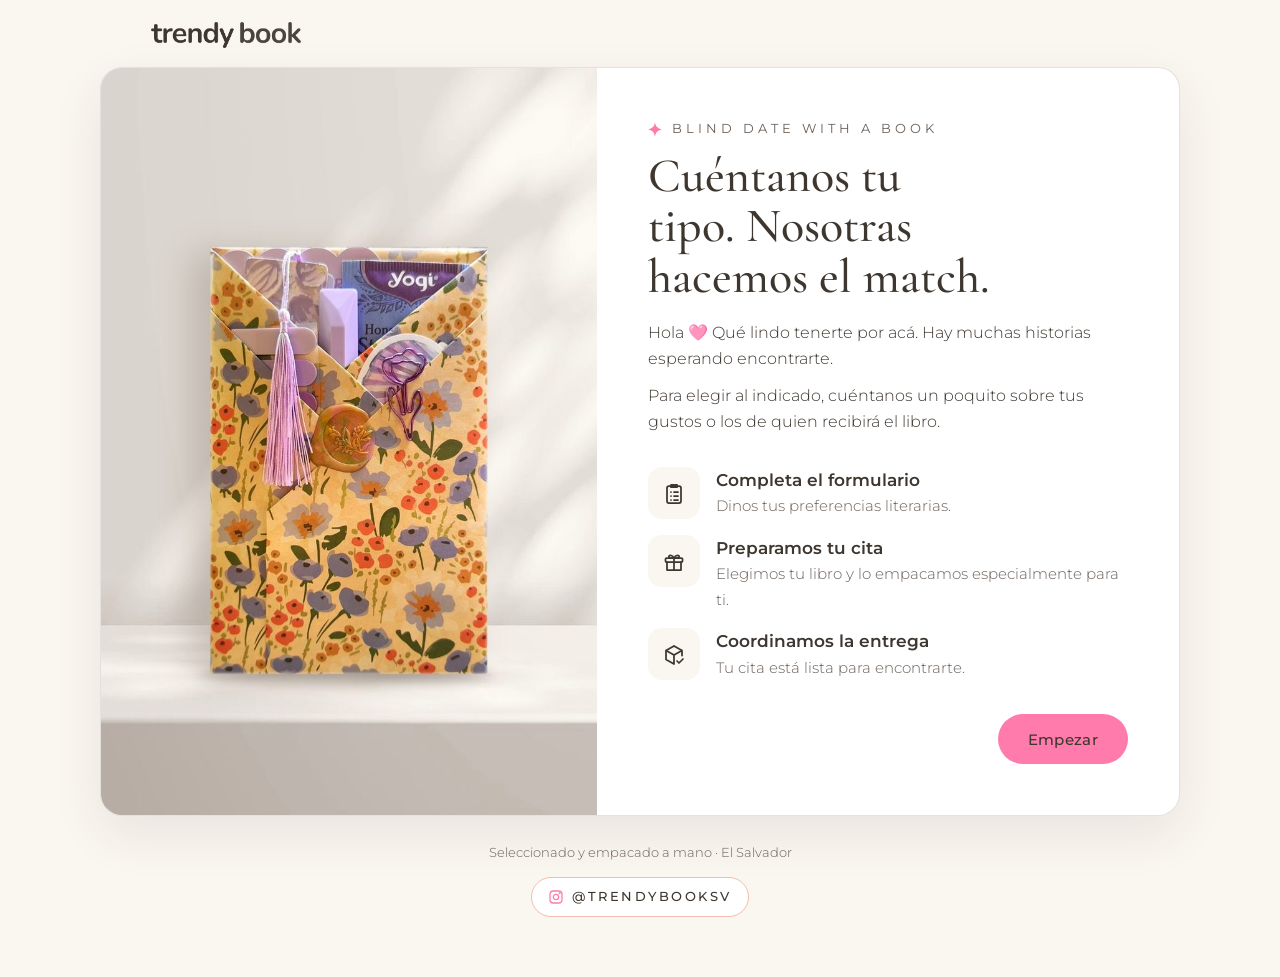
==== index.html @ aa260d1c "Celular: foto solo en bienvenida y final, botones fijos abajo y muestras de color compactas Co-Autho" ====
<!DOCTYPE html>
<html lang="es">
<head>
<meta charset="UTF-8">
<meta name="viewport" content="width=device-width, initial-scale=1">
<meta name="theme-color" content="#F4BEAE">
<meta name="description" content="Cuéntanos tu tipo. Nosotras hacemos el match. Blind date with a book de Trendy Book.">
<link rel="icon" href="icons/icon-192.png" type="image/png">
<link rel="apple-touch-icon" href="icons/apple-touch-icon.png">
<title>Tu cita con un libro · Trendy Book</title>
<link rel="preconnect" href="https://fonts.googleapis.com">
<link rel="preconnect" href="https://fonts.gstatic.com" crossorigin>
<link href="https://fonts.googleapis.com/css2?family=Cormorant+Garamond:wght@400;500;600&family=Montserrat:wght@300;400;500;600&display=swap" rel="stylesheet">
<link rel="stylesheet" href="styles.css">
<script src="config.js" defer></script>
<script src="app.js" defer></script>
</head>
<body>
<header class="top"><img src="logo-horizontal.png" alt="trendy book" width="1006" height="175"></header>

<main class="band">
<div class="card unsealed" id="card" data-paso="0">
  <div class="art">
    <img src="producto.jpg" alt="Una cita de Trendy Book: libro envuelto a mano en papel floral, sellado con cera, con separador, pin y detalles" width="960" height="1200">
  </div>

  <section class="side">
    <div class="prog" id="prog" hidden>
      <ol class="fases" aria-label="Pasos">
        <li data-f="1"><b>01</b> Formulario</li>
        <li data-f="2"><b>02</b> Tu cita</li>
        <li data-f="3"><b>03</b> Entrega</li>
      </ol>
      <div class="progrow"><span id="progTxt">Pregunta 1 de 7</span><div class="bar"><i id="progBar"></i></div></div>
    </div>

    <!-- 0 · Bienvenida -->
    <div class="step on intro" data-step="0">
      <div class="desc"><svg class="chispa" width="14" height="15" viewBox="0 0 25 26" aria-hidden="true"><path d="M12.5 0C13.6 7 16 10.5 25 12.8 16 15 13.6 18.6 12.5 26 11.4 18.6 9 15 0 12.8 9 10.5 11.4 7 12.5 0Z" fill="#FF7BAC"/></svg>Blind date with a book</div>
      <h1>Cuéntanos tu tipo. Nosotras hacemos el match.</h1>
      <p>Hola 🩷 Qué lindo tenerte por acá. Hay muchas historias esperando encontrarte.</p>
      <p>Para elegir al indicado, cuéntanos un poquito sobre tus gustos o los de quien recibirá el libro.</p>
      <ol class="pasos">
        <li><span class="ico" aria-hidden="true"><svg width="24" height="24" viewBox="0 0 24 24" fill="none" stroke="#3E3730" stroke-width="1.75" stroke-linecap="round" stroke-linejoin="round"><rect x="5" y="4" width="14" height="17" rx="2"/><path d="M9 4V3h6v1M9 2.8h6v2.4H9zM9 10h.01M12 10h4M9 14h.01M12 14h4M9 18h.01M12 18h4"/></svg></span><div><b>Completa el formulario</b><span>Dinos tus preferencias literarias.</span></div></li>
        <li><span class="ico" aria-hidden="true"><svg width="24" height="24" viewBox="0 0 24 24" fill="none" stroke="#3E3730" stroke-width="1.75" stroke-linecap="round" stroke-linejoin="round"><rect x="3.5" y="8" width="17" height="4" rx="1"/><path d="M5 12v8h14v-8M12 8v12M12 8c-1.5-3.5-6-3.5-5-.5.4 1 2.5.5 5 .5zm0 0c1.5-3.5 6-3.5 5-.5-.4 1-2.5.5-5 .5z"/></svg></span><div><b>Preparamos tu cita</b><span>Elegimos tu libro y lo empacamos especialmente para ti.</span></div></li>
        <li><span class="ico" aria-hidden="true"><svg width="24" height="24" viewBox="0 0 24 24" fill="none" stroke="#3E3730" stroke-width="1.75" stroke-linecap="round" stroke-linejoin="round"><path d="M12 3l8 4.5v5M12 3L4 7.5v9L12 21M4 7.5l8 4.5 8-4.5M12 12v9"/><path d="M15 18l2 2 4-4"/></svg></span><div><b>Coordinamos la entrega</b><span>Tu cita está lista para encontrarte.</span></div></li>
      </ol>
      <div class="nav"><span></span><button class="btn" data-go="1">Empezar</button></div>
    </div>

    <!-- 1 · Para quién -->
    <div class="step" data-step="1">
      <h2>¿Para quién es la cita?</h2>
      <p class="help">El autorregalo vale igual que regalar.</p>
      <div class="opts one" data-single="para">
        <button class="opt" data-v="regalo"><b>Para regalar</b><span>Tu bestie, tu mamá, tu pareja, tu compañera…</span></button>
        <button class="opt" data-v="mi"><b>Para mí</b><span>Porque terminaste un libro, porque fue una semana larga o porque te lo mereces.</span></button>
      </div>
      <div class="nav"><button class="ghost" data-back>Atrás</button><button class="btn" data-next disabled id="nextPara">Siguiente</button></div>
    </div>

    <!-- 2 · Edad -->
    <div class="step" data-step="2">
      <h2 data-t="edad">¿Qué edad tiene, más o menos?</h2>
      <p class="help" data-t="edadHelp">O en qué etapa de su vida está. Con algo aproximado nos basta.</p>
      <label class="f" for="edad">Edad o etapa de vida</label>
      <input type="text" id="edad" placeholder="Ej: 27, recién graduada">
      <div class="nav"><button class="ghost" data-back>Atrás</button><button class="btn" data-next>Siguiente</button></div>
    </div>

    <!-- 3 · Qué tanto lee -->
    <div class="step" data-step="3">
      <h2 data-t="lee">¿Qué tanto lee?</h2>
      <p class="help">Así sabemos si va un libro corto y ligero o uno para perderse días.</p>
      <div class="opts" data-single="lee">
        <button class="opt" data-v="avido"><b data-t="lee1">Le encanta leer</b><span>Siempre trae un libro en la bolsa.</span></button>
        <button class="opt" data-v="ocasional"><b data-t="lee2">Lee de vez en cuando</b><span>Cuando una historia la atrapa.</span></button>
        <button class="opt" data-v="casinolee"><b data-t="lee3">Casi no lee, pero le gustaría</b><span>Algo que enganche desde la página uno.</span></button>
        <button class="opt" data-v="retomando"><b data-t="lee4">Está retomando el hábito</b><span>Quiere volver a leer con ganas.</span></button>
      </div>
      <label class="f" data-t="idiomaLbl">¿En qué idioma prefiere leer?</label>
      <div class="chips" data-single="idioma">
        <button class="chip" data-v="es" aria-pressed="false">Español</button>
        <button class="chip" data-v="en" aria-pressed="false">Inglés</button>
        <button class="chip" data-v="cualquiera" aria-pressed="false">Cualquiera de los dos</button>
      </div>
      <div class="nav"><button class="ghost" data-back>Atrás</button><button class="btn" data-next>Siguiente</button></div>
    </div>

    <!-- 4 · Géneros -->
    <div class="step" data-step="4">
      <h2 data-t="gen">¿Qué géneros le encantan?</h2>
      <p class="help">Elige todos los que quieras.</p>
      <div class="chips" data-multi="gustos" id="gustos"></div>
      <div class="nav"><button class="ghost" data-back>Atrás</button><button class="btn" data-next>Siguiente</button></div>
    </div>

    <!-- 5 · Evitar -->
    <div class="step" data-step="5">
      <h2 data-t="evitar">¿Hay algo que definitivamente no quieras que le llegue?</h2>
      <p class="help">Un género o un tema sensible. Lo tomamos muy en serio.</p>
      <div class="chips" data-multi="evitar" id="evitar"></div>
      <label class="f" for="evitarOtro">¿Algo más que evitar?</label>
      <input type="text" id="evitarOtro" placeholder="Ej: nada sobre hospitales, ya leyó todo de Colleen Hoover">
      <div class="nav"><button class="ghost" data-back>Atrás</button><button class="btn" data-next>Siguiente</button></div>
    </div>

    <!-- 6 · Ocasión -->
    <div class="step" data-step="6">
      <h2>¿Cuál es la ocasión?</h2>
      <p class="help">No hace falta un motivo, pero si lo hay, nos ayuda.</p>
      <div class="chips" data-single="ocasion" id="ocasion"></div>
      <label class="f" for="ocasionOtro">¿Otra ocasión?</label>
      <input type="text" id="ocasionOtro" placeholder="Escríbela aquí">
      <div class="nav"><button class="ghost" data-back>Atrás</button><button class="btn" data-next>Siguiente</button></div>
    </div>

    <!-- 7 · Algo más -->
    <div class="step" data-step="7">
      <h2>Algo más que quieras contarnos</h2>
      <p class="help" data-t="notasHelp">Si está pasando por un momento especial, algo que le esté pasando, o cualquier detalle suelto que ayude.</p>
      <label class="f" for="notas">Cuéntanos</label>
      <textarea id="notas" placeholder="Ej: está en modo reinvención, le encantó Orgullo y prejuicio, ama los gatos…"></textarea>
      <div class="nav"><button class="ghost" data-back>Atrás</button><button class="btn" data-next>Siguiente</button></div>
    </div>

    <!-- 8 · Fase 2: Preparamos tu cita -->
    <div class="step" data-step="8">
      <h2>¿Para cuándo la necesitas?</h2>
      <p class="help">Así organizamos la curaduría y el empaque a tiempo.</p>
      <div class="chips" data-single="cuando">
        <button class="chip" data-v="pronto" aria-pressed="false">Lo antes posible</button>
        <button class="chip" data-v="fecha" aria-pressed="false">Tengo una fecha</button>
      </div>
      <div id="wrapFecha" hidden><label class="f" for="fecha">Fecha</label><input type="date" id="fecha"></div>
      <h3 class="sub-h" data-t="colorH">¿Cuál es su color favorito?</h3>
      <p class="help">Lo usamos para elegir los detalles que van con el libro.</p>
      <div class="swatches" data-single="color" id="colores" role="group" aria-label="Colores"></div>
      <p class="sw-name" id="colorNombre" aria-live="polite">Toca un color para elegirlo.</p>
      <div id="wrapNotita">
        <h3 class="sub-h">La notita</h3>
        <p class="help">Cada cita va envuelta a mano y sellada con cera. Si quieres, la acompañamos con una notita escrita a mano.</p>
        <label class="f" for="nombrePara">¿Cómo se llama quien la recibe?</label>
        <input type="text" id="nombrePara" maxlength="80" placeholder="Opcional">
        <label class="f" for="dedicatoria">¿Qué quieres que diga la notita?</label>
        <textarea id="dedicatoria" maxlength="300" placeholder="Ej: Para mi bestie, que nunca deja de sorprenderme. Feliz cumple. Con amor, Kelly"></textarea>
      </div>
      <p class="help" id="notaMi" hidden>Tu cita llega envuelta a mano y sellada con cera, como un regalo de ti para ti.</p>
      <div class="nav"><button class="ghost" data-back>Atrás</button><button class="btn" data-next>Siguiente</button></div>
    </div>

    <!-- 9 · Fase 3: Entrega -->
    <div class="step" data-step="9">
      <h2>¿Cómo te la hacemos llegar?</h2>
      <p class="help">El costo del envío te lo confirmamos por WhatsApp.</p>
      <div class="opts one" data-single="entrega">
        <button class="opt" data-v="punto"><b>Punto de entrega en Sonsonate</b><span>Metrocentro o CC El Encuentro.</span></button>
        <button class="opt" data-v="domicilio"><b>A domicilio en Sonsonate</b><span>Con mensajería local, hasta tu puerta.</span></button>
        <button class="opt" data-v="envio"><b>Envío al resto del país</b><span>Con Boxful.</span></button>
      </div>
      <div id="wrapPunto" hidden><label class="f">¿En cuál punto?</label>
        <div class="chips" data-single="punto">
          <button class="chip" data-v="Metrocentro Sonsonate" aria-pressed="false">Metrocentro</button>
          <button class="chip" data-v="CC El Encuentro" aria-pressed="false">CC El Encuentro</button>
        </div></div>
      <div id="wrapDir" hidden><label class="f" for="direccion">Dirección o municipio</label>
        <input type="text" id="direccion" maxlength="300" placeholder="Ej: Col. Las Palmeras, Sonsonate"></div>
      <div class="nav"><button class="ghost" data-back>Atrás</button><button class="btn" data-next>Siguiente</button></div>
    </div>

    <!-- 10 · Fase 3: Pago y contacto -->
    <div class="step" data-step="10">
      <h2>¿Cómo prefieres pagar?</h2>
      <p class="help">El precio y los datos de pago te los compartimos por WhatsApp.</p>
      <div class="opts one" data-single="pago">
        <button class="opt" data-v="transferencia"><b>Transferencia</b><span>Pagas el total al reservar.</span></button>
        <button class="opt" data-v="contraentrega"><b>Contra entrega</b><span>Dejas un anticipo del 50% al reservar y el resto al recibir.</span></button>
      </div>
      <div class="row2">
        <div><label class="f" for="nombre">Tu nombre</label><input type="text" id="nombre" autocomplete="name" maxlength="80"></div>
        <div><label class="f" for="telefono">Tu WhatsApp</label><input type="tel" id="telefono" autocomplete="tel" inputmode="tel" maxlength="20" placeholder="Ej: 7000 0000"></div>
      </div>
      <div class="nav"><button class="ghost" data-back>Atrás</button><button class="btn" data-next id="toEnd">Ver mi ficha</button></div>
    </div>

    <!-- 11 · Final -->
    <div class="step" data-step="11">
      <div class="desc">Ficha lista</div>
      <h2 class="mt">Tu cita ya se está arreglando.</h2>
      <p class="help" data-t="fin">Con esto le buscamos algo que sienta que fue elegido para ella, no al azar. Envíanos la ficha por WhatsApp y seguimos por ahí.</p>
      <div id="sum"></div>
      <div class="nav pt">
        <button class="ghost" data-back>Editar</button>
        <a class="btn" id="wa" href="#" target="_blank" rel="noopener">
          <svg width="20" height="20" viewBox="0 0 24 24" fill="none" stroke="#3E3730" stroke-width="1.75" stroke-linecap="round" stroke-linejoin="round"><path d="M3 21l1.6-4.6A8.5 8.5 0 1 1 8 19.6z"/><path d="M9 9.5c0 3 2.5 5.5 5.5 5.5l1-1.6-2-1-1 .8a4 4 0 0 1-1.7-1.7l.8-1-1-2z"/></svg>
          Enviar por WhatsApp</a>
      </div>
      <p class="small">¿No se abre WhatsApp? <button class="ghost link" id="copy">Copia tu ficha</button> y pégala en un mensaje a <span id="waTxt">@trendybooksv</span>. <span id="copied" class="copied" hidden>Copiada.</span></p>
    </div>
  </section>
</div>
<footer class="foot"><p>Seleccionado y empacado a mano · El Salvador</p><a class="handle" href="https://www.instagram.com/trendybooksv/" target="_blank" rel="noopener" aria-label="Instagram de Trendy Book, @trendybooksv"><svg width="16" height="16" viewBox="0 0 24 24" fill="none" stroke="currentColor" stroke-width="1.9" stroke-linecap="round" stroke-linejoin="round" aria-hidden="true"><rect x="3" y="3" width="18" height="18" rx="5"/><circle cx="12" cy="12" r="4"/><circle cx="17.5" cy="6.5" r=".6" fill="currentColor"/></svg>@trendybooksv</a></footer>
</main>

</body>
</html>
---- styles.css ----
/* VOICE: una amiga que te escribe por WhatsApp; cálido, editorial, táctil.
   IDEA: el paquete de Trendy Book: libro envuelto en papel peach, cordel y sello de cera.
   PICTURE: el paquete dibujado a mano a la izquierda; se sella cuando terminas.
   COLOUR+TYPE: 60 cream / 25 peach / 10 ink / 5 bubblegum. Cormorant redonda + Montserrat.
   LAYOUT: paquete + pregunta en una sola tarjeta; en móvil, paquete pequeño arriba. */
:root{color-scheme:light;--cream:#FAF6F0;--peach:#F4BEAE;--peach2:#F8D6CB;--terra:#C99A85;--ink:#3E3730;--ink2:#6B6058;--earth:#876029;--bub:#FF7BAC;--line:rgba(62,55,48,.14)}
*{box-sizing:border-box;min-width:0}
[hidden]{display:none!important}
body{margin:0;background:var(--cream);color:var(--ink);font:300 16px/1.6 Montserrat,system-ui,sans-serif;overflow-x:clip}
.top{max-width:1080px;margin:0 auto;display:flex;align-items:center;justify-content:space-between;gap:16px;padding:22px max(4vw,14px) 6px}
.top img{width:150px;height:auto;display:block}
.handle{display:inline-flex;align-items:center;gap:8px;font-size:12.5px;font-weight:500;letter-spacing:.2em;text-transform:uppercase;color:var(--ink);text-decoration:none;background:#fff;border:1.5px solid var(--peach);border-radius:999px;padding:9px 16px;min-height:40px;animation:latido 1.6s ease-in-out infinite}
.handle svg{flex:none;color:var(--bub)}
.handle:hover{animation-play-state:paused;border-color:var(--bub)}
@keyframes latido{0%,100%{transform:scale(1);box-shadow:0 0 0 0 rgba(255,123,172,.45)}14%{transform:scale(1.07)}28%{transform:scale(1)}42%{transform:scale(1.05);box-shadow:0 0 0 7px rgba(255,123,172,.18)}70%{transform:scale(1);box-shadow:0 0 0 12px rgba(255,123,172,0)}}
.band{padding:clamp(6px,1vw,14px) max(4vw,14px) 60px}
.card{max-width:1080px;margin:0 auto;display:grid;grid-template-columns:minmax(0,.92fr) minmax(0,1.08fr);background:#fff;border:1px solid var(--line);border-radius:22px;box-shadow:0 18px 50px rgba(62,55,48,.09);overflow:hidden;overflow:clip}
.art{background:#E9E5E2;position:relative;overflow:hidden}
.art img{position:absolute;inset:0;width:100%;height:100%;object-fit:cover;object-position:50% 45%;display:block}
.side{padding:clamp(28px,4vw,52px) clamp(22px,4vw,54px);display:flex;flex-direction:column;min-height:620px}
.desc{display:flex;align-items:center;gap:10px;font-weight:400;font-size:12.5px;letter-spacing:.32em;text-transform:uppercase;color:var(--ink2)}
.prog{display:flex;align-items:center;gap:12px;margin-bottom:26px;font-size:13px;color:var(--ink2)}
.bar{flex:1;height:3px;background:var(--peach2);border-radius:3px;overflow:hidden}
.bar i{display:block;height:100%;background:var(--ink);width:0;transition:width .35s}
h1,h2{font-family:"Cormorant Garamond",Georgia,serif;font-weight:500;color:var(--ink);text-wrap:balance;margin:0}
h1{font-size:clamp(34px,4.6vw,48px);line-height:1.05;margin:12px 0 18px}
h2{font-size:clamp(28px,3.6vw,38px);line-height:1.1;margin-bottom:8px}
.help{color:var(--ink2);margin:0 0 22px;max-width:52ch}
.intro p{margin:0 0 12px;max-width:52ch}
.intro ul{list-style:none;padding:0;margin:18px 0 22px;display:grid;gap:10px}
.intro li{display:flex;gap:12px;align-items:flex-start}
.intro li svg{flex:none;margin-top:2px}
.step{display:none;flex:1;animation:in .35s ease}
.step.on{display:flex;flex-direction:column}
@keyframes in{from{opacity:0;transform:translateY(8px)}to{opacity:1;transform:none}}
.opts{display:grid;gap:10px;grid-template-columns:repeat(2,minmax(0,1fr))}
.opts.one{grid-template-columns:minmax(0,1fr)}
.opt{font:inherit;font-weight:400;text-align:left;color:var(--ink);background:var(--cream);border:1.5px solid transparent;border-radius:14px;padding:16px 18px;cursor:pointer;min-height:56px;transition:border-color .15s,background .15s}
.opt b{display:block;font-family:"Cormorant Garamond",serif;font-weight:600;font-size:21px;line-height:1.2}
.opt span{font-size:13.5px;color:var(--ink2)}
.opt:hover{border-color:var(--terra)}
.opt[aria-pressed=true]{background:var(--peach2);border-color:var(--ink)}
.chips{display:flex;flex-wrap:wrap;gap:8px}
.chip{font:inherit;font-size:14.5px;font-weight:400;color:var(--ink);background:#fff;border:1.5px solid var(--line);border-radius:999px;padding:10px 16px;min-height:44px;cursor:pointer}
.chip:hover{border-color:var(--terra)}
.chip[aria-pressed=true]{background:var(--peach);border-color:var(--peach)}
label.f{display:block;font-weight:500;font-size:14px;margin:18px 0 6px}
input[type=text],textarea{width:100%;font:300 16px/1.5 Montserrat,sans-serif;color:var(--ink);background:var(--cream);border:1.5px solid transparent;border-radius:12px;padding:13px 15px;outline:none}
textarea{min-height:120px;resize:vertical}
input:focus,textarea:focus{border-color:var(--terra);background:#fff}
button:focus-visible,input:focus-visible,textarea:focus-visible,a:focus-visible{outline:2px solid var(--ink);outline-offset:2px}
.row2{display:grid;grid-template-columns:repeat(2,minmax(0,1fr));gap:0 14px}
.nav{display:flex;align-items:center;justify-content:space-between;gap:12px;margin-top:auto;padding-top:30px}
.btn{font:500 15px Montserrat,sans-serif;letter-spacing:.02em;color:var(--ink);background:var(--bub);border:0;border-radius:999px;padding:15px 30px;min-height:50px;cursor:pointer;text-decoration:none;display:inline-flex;align-items:center;gap:10px;justify-content:center}
.btn:hover{filter:brightness(.96)}
.btn[disabled]{opacity:.4;cursor:not-allowed}
.ghost{font:400 14.5px Montserrat,sans-serif;color:var(--ink2);background:none;border:0;padding:12px 4px;cursor:pointer;min-height:44px}
.ghost:hover{color:var(--ink);text-decoration:underline}
.sum{background:var(--cream);border-radius:14px;padding:18px 20px;margin:4px 0 6px;display:grid;gap:7px;font-size:14.5px}
.sum div{display:grid;grid-template-columns:8.5em minmax(0,1fr);gap:10px}
.sum dt{color:var(--ink2)}
.sum dd{margin:0;font-weight:400;overflow-wrap:anywhere}
.small{font-size:13px;color:var(--ink2);margin-top:12px}
.copied{color:var(--earth);font-weight:500}
.foot{display:flex;flex-direction:column;align-items:center;gap:14px;text-align:center;font-size:13px;color:var(--ink2);margin-top:26px}
.foot p{margin:0}
@media(max-width:820px){
 .card{grid-template-columns:minmax(0,1fr)}
 .art{height:clamp(280px,62vw,420px)}
 .art img{object-position:50% 52%}
 .side{min-height:0}
}
@media(max-width:480px){.opts,.row2{grid-template-columns:minmax(0,1fr)}.sum div{grid-template-columns:minmax(0,1fr);gap:0}.nav .btn{flex:1}}
@media(prefers-reduced-motion:reduce){*{animation:none!important;transition:none!important}}
.m{font-weight:500}.mt{margin-top:10px}.nav.pt{padding-top:20px}.ghost.link{padding:0;min-height:0;font-size:13px;text-decoration:underline}
.pasos{list-style:none;padding:0;margin:20px 0 4px;display:grid;gap:16px}
.pasos li{display:flex;gap:16px;align-items:flex-start}
.pasos .ico{flex:none;width:52px;height:52px;border-radius:14px;background:var(--cream);display:grid;place-items:center}
.pasos b{display:block;font-weight:600;font-size:16.5px;line-height:1.3;margin:3px 0 2px}
.pasos span{color:var(--ink2);font-size:14.5px;line-height:1.45}
.fases{list-style:none;margin:0 0 12px;padding:0;display:flex;gap:6px}
.fases li{flex:1;font-size:12.5px;color:var(--ink2);padding:8px 10px;border-radius:10px;background:var(--cream);white-space:nowrap;overflow:hidden;text-overflow:ellipsis}
.fases li b{font-weight:600;margin-right:4px}
.fases li.on{background:var(--peach);color:var(--ink)}
.fases li.ok{color:var(--ink)}
.fases li.ok{background:#F1E6DD}
.prog{display:block;margin-bottom:24px}
.progrow{display:flex;align-items:center;gap:12px;font-size:13px;color:var(--ink2)}
.sub-h{font-family:"Cormorant Garamond",serif;font-weight:500;font-size:24px;margin:26px 0 4px}
input[type=date],input[type=tel]{width:100%;font:300 16px/1.5 Montserrat,sans-serif;color:var(--ink);background:var(--cream);border:1.5px solid transparent;border-radius:12px;padding:13px 15px;outline:none}
input[type=date]:focus,input[type=tel]:focus{border-color:var(--terra);background:#fff}
.sumg{background:var(--cream);border-radius:14px;padding:16px 20px;margin:0 0 10px}
.sumg h3{font-family:Montserrat,sans-serif;font-size:13px;font-weight:600;margin:0 0 8px;color:var(--ink)}
.sumg dl{margin:0;display:grid;gap:6px;font-size:14.5px}
.sumg dl div{display:grid;grid-template-columns:8.5em minmax(0,1fr);gap:10px}
.sumg dt{color:var(--ink2)}
.sumg dd{margin:0;font-weight:400;overflow-wrap:anywhere}
@media(max-width:480px){.sumg dl div{grid-template-columns:minmax(0,1fr);gap:0}.fases{gap:4px}.fases li{font-size:11.5px;padding:7px 6px;text-align:center}}
#notaMi{margin-top:18px}
.swatches{display:grid;grid-template-columns:repeat(8,44px);gap:10px 12px}
.sw{width:44px;height:44px;padding:0;border-radius:50%;border:2px solid transparent;background:none;cursor:pointer;display:grid;place-items:center;transition:transform .12s}
.sw i{display:block;width:34px;height:34px;border-radius:50%;box-shadow:inset 0 0 0 1px rgba(62,55,48,.2)}
.sw:hover{transform:scale(1.08)}
.sw[aria-pressed=true]{border-color:var(--ink)}
.sw.sorpresa i{background:conic-gradient(#F48FB1,#CE93D8,#90CAF9,#A5D6A7,#FFE082,#FFAB91,#F48FB1)}
.sw-name{margin:10px 0 0;font-size:14px;color:var(--ink2)}
.sw-name b{color:var(--ink);font-weight:500}
@media(max-width:480px){.top img{width:118px}}
@media(max-width:820px){
 .card:not([data-paso="0"]):not([data-paso="11"]) .art{display:none}
 .step:not(.intro) .nav{box-shadow:0 -10px 18px -12px rgba(62,55,48,.22)}
}
@media(max-width:480px){.swatches{grid-template-columns:repeat(auto-fill,44px);justify-content:space-between}}
.step:not(.intro) .nav{position:sticky;bottom:0;z-index:2;background:#fff;margin:auto calc(-1*clamp(22px,4vw,54px)) 0;padding:16px clamp(22px,4vw,54px) calc(16px + env(safe-area-inset-bottom))}
.side{padding-bottom:0}
.step.intro{padding-bottom:clamp(28px,4vw,52px)}
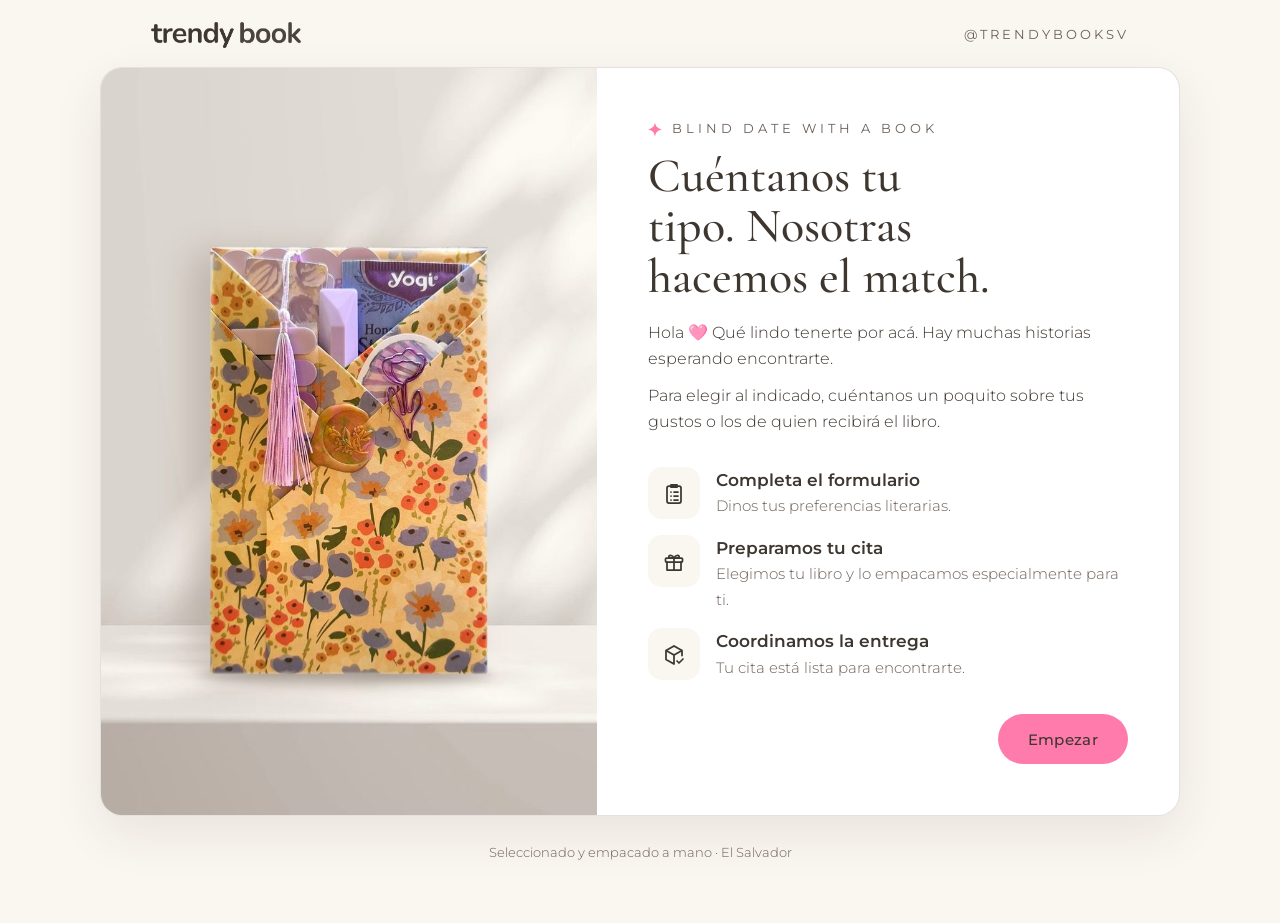
==== commit c2619b49: "Logo lleva al inicio; @trendybooksv de vuelta arriba a la derecha, sin latido Co-Authored-By: Claude" ====
--- a/index.html
+++ b/index.html
@@ -16,10 +16,10 @@
 <script src="app.js" defer></script>
 </head>
 <body>
-<header class="top"><img src="logo-horizontal.png" alt="trendy book" width="1006" height="175"></header>
+<header class="top"><a href="/" class="logo-link" aria-label="trendy book, ir al inicio"><img src="logo-horizontal.png" alt="trendy book" width="1006" height="175"></a><a class="handle" href="https://www.instagram.com/trendybooksv/" target="_blank" rel="noopener">@trendybooksv</a></header>
 
 <main class="band">
-<div class="card unsealed" id="card" data-paso="0">
+<div class="card unsealed" id="card">
   <div class="art">
     <img src="producto.jpg" alt="Una cita de Trendy Book: libro envuelto a mano en papel floral, sellado con cera, con separador, pin y detalles" width="960" height="1200">
   </div>
@@ -135,8 +135,7 @@
       <div id="wrapFecha" hidden><label class="f" for="fecha">Fecha</label><input type="date" id="fecha"></div>
       <h3 class="sub-h" data-t="colorH">¿Cuál es su color favorito?</h3>
       <p class="help">Lo usamos para elegir los detalles que van con el libro.</p>
-      <div class="swatches" data-single="color" id="colores" role="group" aria-label="Colores"></div>
-      <p class="sw-name" id="colorNombre" aria-live="polite">Toca un color para elegirlo.</p>
+      <div class="swatches" data-single="color" id="colores"></div>
       <div id="wrapNotita">
         <h3 class="sub-h">La notita</h3>
         <p class="help">Cada cita va envuelta a mano y sellada con cera. Si quieres, la acompañamos con una notita escrita a mano.</p>
@@ -199,7 +198,7 @@
     </div>
   </section>
 </div>
-<footer class="foot"><p>Seleccionado y empacado a mano · El Salvador</p><a class="handle" href="https://www.instagram.com/trendybooksv/" target="_blank" rel="noopener" aria-label="Instagram de Trendy Book, @trendybooksv"><svg width="16" height="16" viewBox="0 0 24 24" fill="none" stroke="currentColor" stroke-width="1.9" stroke-linecap="round" stroke-linejoin="round" aria-hidden="true"><rect x="3" y="3" width="18" height="18" rx="5"/><circle cx="12" cy="12" r="4"/><circle cx="17.5" cy="6.5" r=".6" fill="currentColor"/></svg>@trendybooksv</a></footer>
+<footer class="foot"><p>Seleccionado y empacado a mano · El Salvador</p></footer>
 </main>
 
 </body>
--- a/styles.css
+++ b/styles.css
@@ -9,12 +9,11 @@
 body{margin:0;background:var(--cream);color:var(--ink);font:300 16px/1.6 Montserrat,system-ui,sans-serif;overflow-x:clip}
 .top{max-width:1080px;margin:0 auto;display:flex;align-items:center;justify-content:space-between;gap:16px;padding:22px max(4vw,14px) 6px}
 .top img{width:150px;height:auto;display:block}
-.handle{display:inline-flex;align-items:center;gap:8px;font-size:12.5px;font-weight:500;letter-spacing:.2em;text-transform:uppercase;color:var(--ink);text-decoration:none;background:#fff;border:1.5px solid var(--peach);border-radius:999px;padding:9px 16px;min-height:40px;animation:latido 1.6s ease-in-out infinite}
-.handle svg{flex:none;color:var(--bub)}
-.handle:hover{animation-play-state:paused;border-color:var(--bub)}
-@keyframes latido{0%,100%{transform:scale(1);box-shadow:0 0 0 0 rgba(255,123,172,.45)}14%{transform:scale(1.07)}28%{transform:scale(1)}42%{transform:scale(1.05);box-shadow:0 0 0 7px rgba(255,123,172,.18)}70%{transform:scale(1);box-shadow:0 0 0 12px rgba(255,123,172,0)}}
+.handle{font-size:12.5px;font-weight:400;letter-spacing:.24em;text-transform:uppercase;color:var(--ink2);text-decoration:none}
+.handle:hover{color:var(--ink)}
+.logo-link{display:block;line-height:0}
 .band{padding:clamp(6px,1vw,14px) max(4vw,14px) 60px}
-.card{max-width:1080px;margin:0 auto;display:grid;grid-template-columns:minmax(0,.92fr) minmax(0,1.08fr);background:#fff;border:1px solid var(--line);border-radius:22px;box-shadow:0 18px 50px rgba(62,55,48,.09);overflow:hidden;overflow:clip}
+.card{max-width:1080px;margin:0 auto;display:grid;grid-template-columns:minmax(0,.92fr) minmax(0,1.08fr);background:#fff;border:1px solid var(--line);border-radius:22px;box-shadow:0 18px 50px rgba(62,55,48,.09);overflow:hidden}
 .art{background:#E9E5E2;position:relative;overflow:hidden}
 .art img{position:absolute;inset:0;width:100%;height:100%;object-fit:cover;object-position:50% 45%;display:block}
 .side{padding:clamp(28px,4vw,52px) clamp(22px,4vw,54px);display:flex;flex-direction:column;min-height:620px}
@@ -97,20 +96,10 @@
 .sumg dd{margin:0;font-weight:400;overflow-wrap:anywhere}
 @media(max-width:480px){.sumg dl div{grid-template-columns:minmax(0,1fr);gap:0}.fases{gap:4px}.fases li{font-size:11.5px;padding:7px 6px;text-align:center}}
 #notaMi{margin-top:18px}
-.swatches{display:grid;grid-template-columns:repeat(8,44px);gap:10px 12px}
-.sw{width:44px;height:44px;padding:0;border-radius:50%;border:2px solid transparent;background:none;cursor:pointer;display:grid;place-items:center;transition:transform .12s}
-.sw i{display:block;width:34px;height:34px;border-radius:50%;box-shadow:inset 0 0 0 1px rgba(62,55,48,.2)}
-.sw:hover{transform:scale(1.08)}
-.sw[aria-pressed=true]{border-color:var(--ink)}
+.swatches{display:grid;grid-template-columns:repeat(auto-fill,minmax(112px,1fr));gap:8px}
+.sw{font:inherit;font-size:14px;font-weight:400;color:var(--ink);background:#fff;border:1.5px solid var(--line);border-radius:999px;padding:7px 12px 7px 7px;min-height:44px;display:flex;align-items:center;gap:9px;cursor:pointer;text-align:left}
+.sw i{flex:none;width:28px;height:28px;border-radius:50%;box-shadow:inset 0 0 0 1px rgba(62,55,48,.18)}
+.sw:hover{border-color:var(--terra)}
+.sw[aria-pressed=true]{border-color:var(--ink);background:var(--cream);box-shadow:0 0 0 1px var(--ink)}
 .sw.sorpresa i{background:conic-gradient(#F48FB1,#CE93D8,#90CAF9,#A5D6A7,#FFE082,#FFAB91,#F48FB1)}
-.sw-name{margin:10px 0 0;font-size:14px;color:var(--ink2)}
-.sw-name b{color:var(--ink);font-weight:500}
-@media(max-width:480px){.top img{width:118px}}
-@media(max-width:820px){
- .card:not([data-paso="0"]):not([data-paso="11"]) .art{display:none}
- .step:not(.intro) .nav{box-shadow:0 -10px 18px -12px rgba(62,55,48,.22)}
-}
-@media(max-width:480px){.swatches{grid-template-columns:repeat(auto-fill,44px);justify-content:space-between}}
-.step:not(.intro) .nav{position:sticky;bottom:0;z-index:2;background:#fff;margin:auto calc(-1*clamp(22px,4vw,54px)) 0;padding:16px clamp(22px,4vw,54px) calc(16px + env(safe-area-inset-bottom))}
-.side{padding-bottom:0}
-.step.intro{padding-bottom:clamp(28px,4vw,52px)}
+@media(max-width:480px){.top img{width:118px}.handle{font-size:11px;letter-spacing:.14em}}
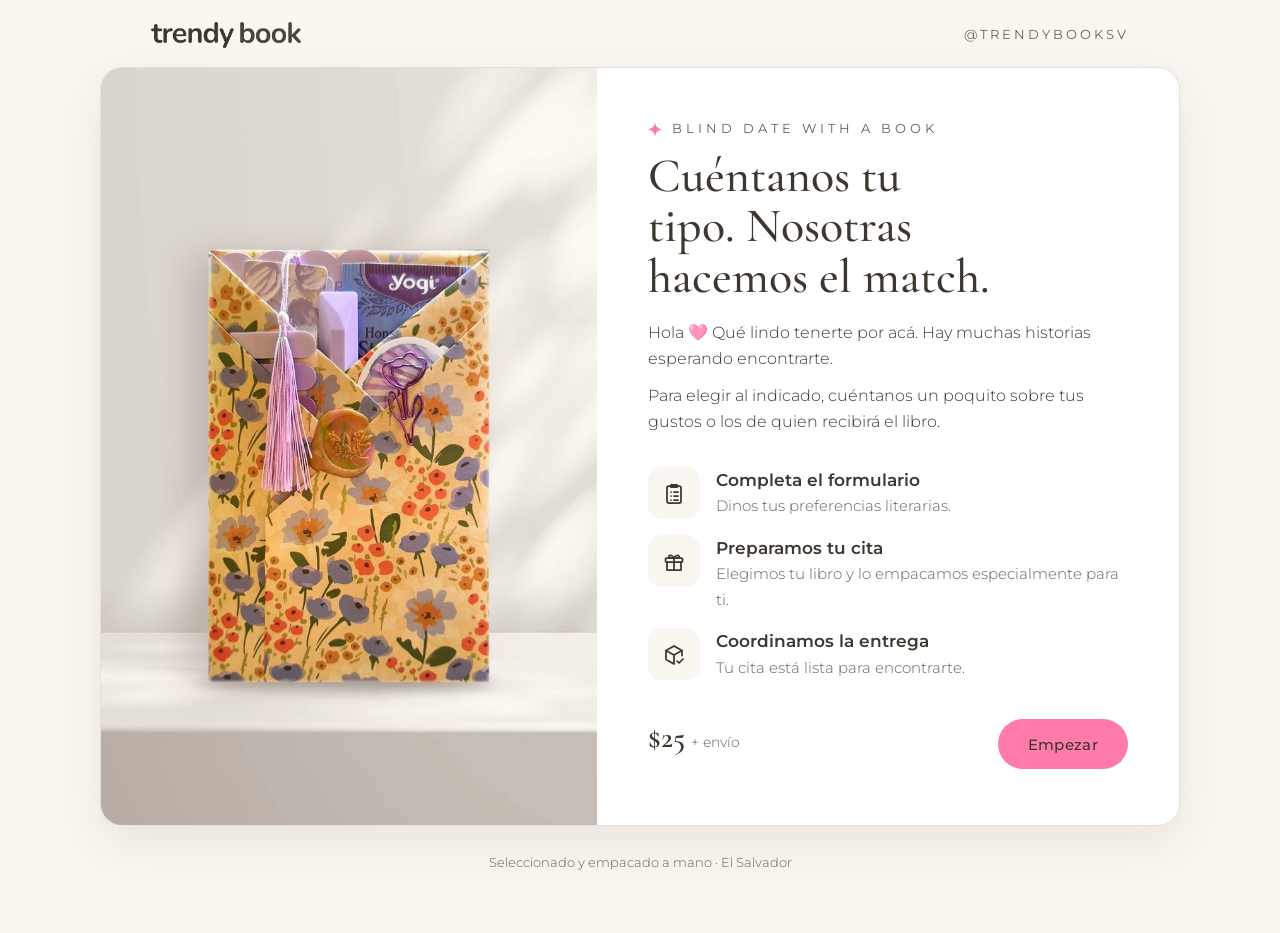
==== commit 0a96fd3c: "Fotos alternadas, precio, 6 preguntas, fecha con mínimo 48 h, entrega y pago actualizados Co-Authore" ====
--- a/index.html
+++ b/index.html
@@ -21,15 +21,15 @@
 <main class="band">
 <div class="card unsealed" id="card">
   <div class="art">
-    <img src="producto.jpg" alt="Una cita de Trendy Book: libro envuelto a mano en papel floral, sellado con cera, con separador, pin y detalles" width="960" height="1200">
+    <img id="foto" src="producto.jpg" alt="Una cita de Trendy Book: libro envuelto a mano en papel floral, sellado con cera, con separador, pin y detalles" width="960" height="1200">
   </div>
 
   <section class="side">
     <div class="prog" id="prog" hidden>
       <ol class="fases" aria-label="Pasos">
-        <li data-f="1"><b>01</b> Formulario</li>
-        <li data-f="2"><b>02</b> Tu cita</li>
-        <li data-f="3"><b>03</b> Entrega</li>
+        <li data-f="1"><b>1</b> Formulario</li>
+        <li data-f="2"><b>2</b> Tu cita</li>
+        <li data-f="3"><b>3</b> Entrega</li>
       </ol>
       <div class="progrow"><span id="progTxt">Pregunta 1 de 7</span><div class="bar"><i id="progBar"></i></div></div>
     </div>
@@ -45,7 +45,7 @@
         <li><span class="ico" aria-hidden="true"><svg width="24" height="24" viewBox="0 0 24 24" fill="none" stroke="#3E3730" stroke-width="1.75" stroke-linecap="round" stroke-linejoin="round"><rect x="3.5" y="8" width="17" height="4" rx="1"/><path d="M5 12v8h14v-8M12 8v12M12 8c-1.5-3.5-6-3.5-5-.5.4 1 2.5.5 5 .5zm0 0c1.5-3.5 6-3.5 5-.5-.4 1-2.5.5-5 .5z"/></svg></span><div><b>Preparamos tu cita</b><span>Elegimos tu libro y lo empacamos especialmente para ti.</span></div></li>
         <li><span class="ico" aria-hidden="true"><svg width="24" height="24" viewBox="0 0 24 24" fill="none" stroke="#3E3730" stroke-width="1.75" stroke-linecap="round" stroke-linejoin="round"><path d="M12 3l8 4.5v5M12 3L4 7.5v9L12 21M4 7.5l8 4.5 8-4.5M12 12v9"/><path d="M15 18l2 2 4-4"/></svg></span><div><b>Coordinamos la entrega</b><span>Tu cita está lista para encontrarte.</span></div></li>
       </ol>
-      <div class="nav"><span></span><button class="btn" data-go="1">Empezar</button></div>
+      <div class="nav"><p class="precio"><b>$25</b> + envío</p><button class="btn" data-go="1">Empezar</button></div>
     </div>
 
     <!-- 1 · Para quién -->
@@ -73,10 +73,10 @@
       <h2 data-t="lee">¿Qué tanto lee?</h2>
       <p class="help">Así sabemos si va un libro corto y ligero o uno para perderse días.</p>
       <div class="opts" data-single="lee">
-        <button class="opt" data-v="avido"><b data-t="lee1">Le encanta leer</b><span>Siempre trae un libro en la bolsa.</span></button>
-        <button class="opt" data-v="ocasional"><b data-t="lee2">Lee de vez en cuando</b><span>Cuando una historia la atrapa.</span></button>
-        <button class="opt" data-v="casinolee"><b data-t="lee3">Casi no lee, pero le gustaría</b><span>Algo que enganche desde la página uno.</span></button>
-        <button class="opt" data-v="retomando"><b data-t="lee4">Está retomando el hábito</b><span>Quiere volver a leer con ganas.</span></button>
+        <button class="opt" data-v="avido"><b data-t="lee1">Le encanta leer</b></button>
+        <button class="opt" data-v="ocasional"><b data-t="lee2">Lee de vez en cuando</b></button>
+        <button class="opt" data-v="casinolee"><b data-t="lee3">Casi no lee, pero le gustaría</b></button>
+        <button class="opt" data-v="retomando"><b data-t="lee4">Está retomando el hábito</b></button>
       </div>
       <label class="f" data-t="idiomaLbl">¿En qué idioma prefiere leer?</label>
       <div class="chips" data-single="idioma">
@@ -89,7 +89,7 @@
 
     <!-- 4 · Géneros -->
     <div class="step" data-step="4">
-      <h2 data-t="gen">¿Qué géneros le encantan?</h2>
+      <h2 data-t="gen">¿Qué géneros le gustaría recibir?</h2>
       <p class="help">Elige todos los que quieras.</p>
       <div class="chips" data-multi="gustos" id="gustos"></div>
       <div class="nav"><button class="ghost" data-back>Atrás</button><button class="btn" data-next>Siguiente</button></div>
@@ -105,18 +105,7 @@
       <div class="nav"><button class="ghost" data-back>Atrás</button><button class="btn" data-next>Siguiente</button></div>
     </div>
 
-    <!-- 6 · Ocasión -->
     <div class="step" data-step="6">
-      <h2>¿Cuál es la ocasión?</h2>
-      <p class="help">No hace falta un motivo, pero si lo hay, nos ayuda.</p>
-      <div class="chips" data-single="ocasion" id="ocasion"></div>
-      <label class="f" for="ocasionOtro">¿Otra ocasión?</label>
-      <input type="text" id="ocasionOtro" placeholder="Escríbela aquí">
-      <div class="nav"><button class="ghost" data-back>Atrás</button><button class="btn" data-next>Siguiente</button></div>
-    </div>
-
-    <!-- 7 · Algo más -->
-    <div class="step" data-step="7">
       <h2>Algo más que quieras contarnos</h2>
       <p class="help" data-t="notasHelp">Si está pasando por un momento especial, algo que le esté pasando, o cualquier detalle suelto que ayude.</p>
       <label class="f" for="notas">Cuéntanos</label>
@@ -124,15 +113,12 @@
       <div class="nav"><button class="ghost" data-back>Atrás</button><button class="btn" data-next>Siguiente</button></div>
     </div>
 
-    <!-- 8 · Fase 2: Preparamos tu cita -->
-    <div class="step" data-step="8">
+    <!-- 7 · Fase 2: Preparamos tu cita -->
+    <div class="step" data-step="7">
       <h2>¿Para cuándo la necesitas?</h2>
-      <p class="help">Así organizamos la curaduría y el empaque a tiempo.</p>
-      <div class="chips" data-single="cuando">
-        <button class="chip" data-v="pronto" aria-pressed="false">Lo antes posible</button>
-        <button class="chip" data-v="fecha" aria-pressed="false">Tengo una fecha</button>
-      </div>
-      <div id="wrapFecha" hidden><label class="f" for="fecha">Fecha</label><input type="date" id="fecha"></div>
+      <p class="help">Recuerda que trabajamos con un mínimo de 48 h.</p>
+      <button class="chip fecha-btn" type="button" id="btnFecha" aria-pressed="false"><svg width="18" height="18" viewBox="0 0 24 24" fill="none" stroke="currentColor" stroke-width="1.75" stroke-linecap="round" stroke-linejoin="round" aria-hidden="true"><rect x="3.5" y="5" width="17" height="15" rx="2"/><path d="M3.5 10h17M8 3v4M16 3v4"/></svg><span id="fechaTxt">Seleccionar fecha</span></button>
+      <input type="date" id="fecha" class="fecha-input" aria-label="Fecha en que la necesitas" tabindex="-1">
       <h3 class="sub-h" data-t="colorH">¿Cuál es su color favorito?</h3>
       <p class="help">Lo usamos para elegir los detalles que van con el libro.</p>
       <div class="swatches" data-single="color" id="colores"></div>
@@ -144,18 +130,17 @@
         <label class="f" for="dedicatoria">¿Qué quieres que diga la notita?</label>
         <textarea id="dedicatoria" maxlength="300" placeholder="Ej: Para mi bestie, que nunca deja de sorprenderme. Feliz cumple. Con amor, Kelly"></textarea>
       </div>
-      <p class="help" id="notaMi" hidden>Tu cita llega envuelta a mano y sellada con cera, como un regalo de ti para ti.</p>
       <div class="nav"><button class="ghost" data-back>Atrás</button><button class="btn" data-next>Siguiente</button></div>
     </div>
 
-    <!-- 9 · Fase 3: Entrega -->
-    <div class="step" data-step="9">
-      <h2>¿Cómo te la hacemos llegar?</h2>
+    <!-- 8 · Fase 3: Entrega -->
+    <div class="step" data-step="8">
+      <h2>Detalles de la entrega</h2>
       <p class="help">El costo del envío te lo confirmamos por WhatsApp.</p>
       <div class="opts one" data-single="entrega">
-        <button class="opt" data-v="punto"><b>Punto de entrega en Sonsonate</b><span>Metrocentro o CC El Encuentro.</span></button>
-        <button class="opt" data-v="domicilio"><b>A domicilio en Sonsonate</b><span>Con mensajería local, hasta tu puerta.</span></button>
-        <button class="opt" data-v="envio"><b>Envío al resto del país</b><span>Con Boxful.</span></button>
+        <button class="opt" data-v="envio"><b>Envío a todos los departamentos</b><span>3 a 5 días por medio de Boxful.</span></button>
+        <button class="opt" data-v="punto"><b>Punto fijo · 24 h</b><span>Metrocentro Sonsonate o CC El Encuentro.</span></button>
+        <button class="opt" data-v="domicilio"><b>Entrega personalizada · 24 h</b><span>Con mensajería local, hasta tu puerta.</span></button>
       </div>
       <div id="wrapPunto" hidden><label class="f">¿En cuál punto?</label>
         <div class="chips" data-single="punto">
@@ -167,26 +152,23 @@
       <div class="nav"><button class="ghost" data-back>Atrás</button><button class="btn" data-next>Siguiente</button></div>
     </div>
 
-    <!-- 10 · Fase 3: Pago y contacto -->
-    <div class="step" data-step="10">
-      <h2>¿Cómo prefieres pagar?</h2>
-      <p class="help">El precio y los datos de pago te los compartimos por WhatsApp.</p>
-      <div class="opts one" data-single="pago">
-        <button class="opt" data-v="transferencia"><b>Transferencia</b><span>Pagas el total al reservar.</span></button>
-        <button class="opt" data-v="contraentrega"><b>Contra entrega</b><span>Dejas un anticipo del 50% al reservar y el resto al recibir.</span></button>
-      </div>
+    <!-- 9 · Fase 3: Pago y contacto -->
+    <div class="step" data-step="9">
+      <h2>Pago y contacto</h2>
+      <div class="pago-info"><b>Pago solo por transferencia</b><span>Te compartimos los datos de pago por WhatsApp.</span></div>
       <div class="row2">
         <div><label class="f" for="nombre">Tu nombre</label><input type="text" id="nombre" autocomplete="name" maxlength="80"></div>
         <div><label class="f" for="telefono">Tu WhatsApp</label><input type="tel" id="telefono" autocomplete="tel" inputmode="tel" maxlength="20" placeholder="Ej: 7000 0000"></div>
       </div>
+      <p class="fine">Las compras son finales.</p>
       <div class="nav"><button class="ghost" data-back>Atrás</button><button class="btn" data-next id="toEnd">Ver mi ficha</button></div>
     </div>
 
-    <!-- 11 · Final -->
-    <div class="step" data-step="11">
+    <!-- 10 · Final -->
+    <div class="step" data-step="10">
       <div class="desc">Ficha lista</div>
       <h2 class="mt">Tu cita ya se está arreglando.</h2>
-      <p class="help" data-t="fin">Con esto le buscamos algo que sienta que fue elegido para ella, no al azar. Envíanos la ficha por WhatsApp y seguimos por ahí.</p>
+      <p class="help" data-t="fin">Con esta información buscamos algo especialmente para quien la recibe, no al azar. Envíanos la ficha por WhatsApp para completar la compra.</p>
       <div id="sum"></div>
       <div class="nav pt">
         <button class="ghost" data-back>Editar</button>
--- a/styles.css
+++ b/styles.css
@@ -96,10 +96,20 @@
 .sumg dd{margin:0;font-weight:400;overflow-wrap:anywhere}
 @media(max-width:480px){.sumg dl div{grid-template-columns:minmax(0,1fr);gap:0}.fases{gap:4px}.fases li{font-size:11.5px;padding:7px 6px;text-align:center}}
 #notaMi{margin-top:18px}
-.swatches{display:grid;grid-template-columns:repeat(auto-fill,minmax(112px,1fr));gap:8px}
-.sw{font:inherit;font-size:14px;font-weight:400;color:var(--ink);background:#fff;border:1.5px solid var(--line);border-radius:999px;padding:7px 12px 7px 7px;min-height:44px;display:flex;align-items:center;gap:9px;cursor:pointer;text-align:left}
-.sw i{flex:none;width:28px;height:28px;border-radius:50%;box-shadow:inset 0 0 0 1px rgba(62,55,48,.18)}
+.swatches{display:flex;flex-wrap:wrap;gap:8px}
+.sw{font:inherit;font-size:14px;font-weight:400;color:var(--ink);background:#fff;border:1.5px solid var(--line);border-radius:999px;padding:6px 14px 6px 6px;min-height:42px;display:inline-flex;align-items:center;gap:8px;cursor:pointer;width:auto;white-space:nowrap}
+.sw i{flex:none;width:26px;height:26px;border-radius:50%;box-shadow:inset 0 0 0 1px rgba(62,55,48,.18)}
 .sw:hover{border-color:var(--terra)}
 .sw[aria-pressed=true]{border-color:var(--ink);background:var(--cream);box-shadow:0 0 0 1px var(--ink)}
 .sw.sorpresa i{background:conic-gradient(#F48FB1,#CE93D8,#90CAF9,#A5D6A7,#FFE082,#FFAB91,#F48FB1)}
 @media(max-width:480px){.top img{width:118px}.handle{font-size:11px;letter-spacing:.14em}}
+.fecha-btn{display:inline-flex;align-items:center;gap:8px;align-self:flex-start}
+.fecha-btn[aria-pressed=true]{background:var(--peach);border-color:var(--peach)}
+.fecha-input{position:absolute;opacity:0;width:1px;height:1px;pointer-events:none;border:0;padding:0}
+.step{position:relative}
+.pago-info{background:var(--cream);border-radius:14px;padding:16px 18px;display:grid;gap:2px}
+.pago-info b{font-family:"Cormorant Garamond",serif;font-weight:600;font-size:21px;line-height:1.2}
+.pago-info span{font-size:13.5px;color:var(--ink2)}
+.fine{font-size:12.5px;color:var(--ink2);margin:16px 0 0}
+.precio{margin:0;font-size:14px;color:var(--ink2)}
+.precio b{font-family:"Cormorant Garamond",serif;font-weight:600;font-size:30px;color:var(--ink);margin-right:2px}
